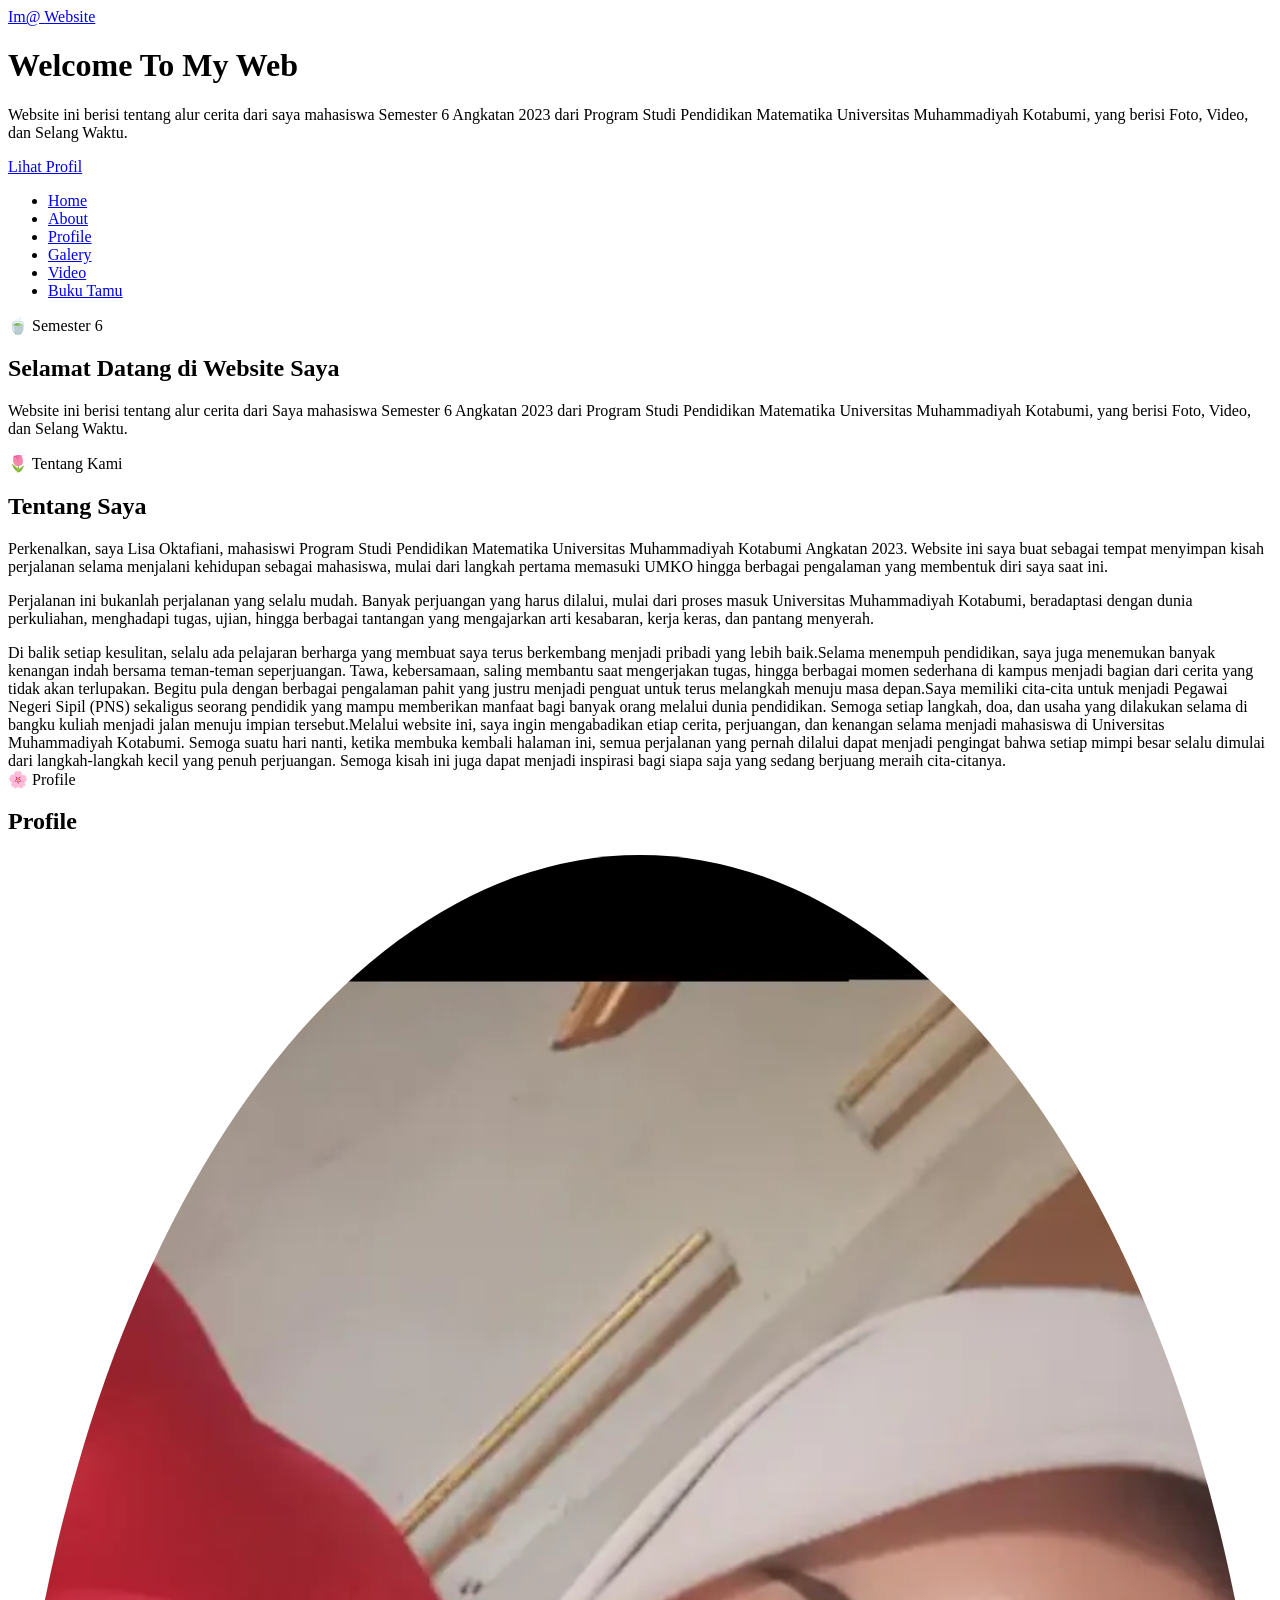
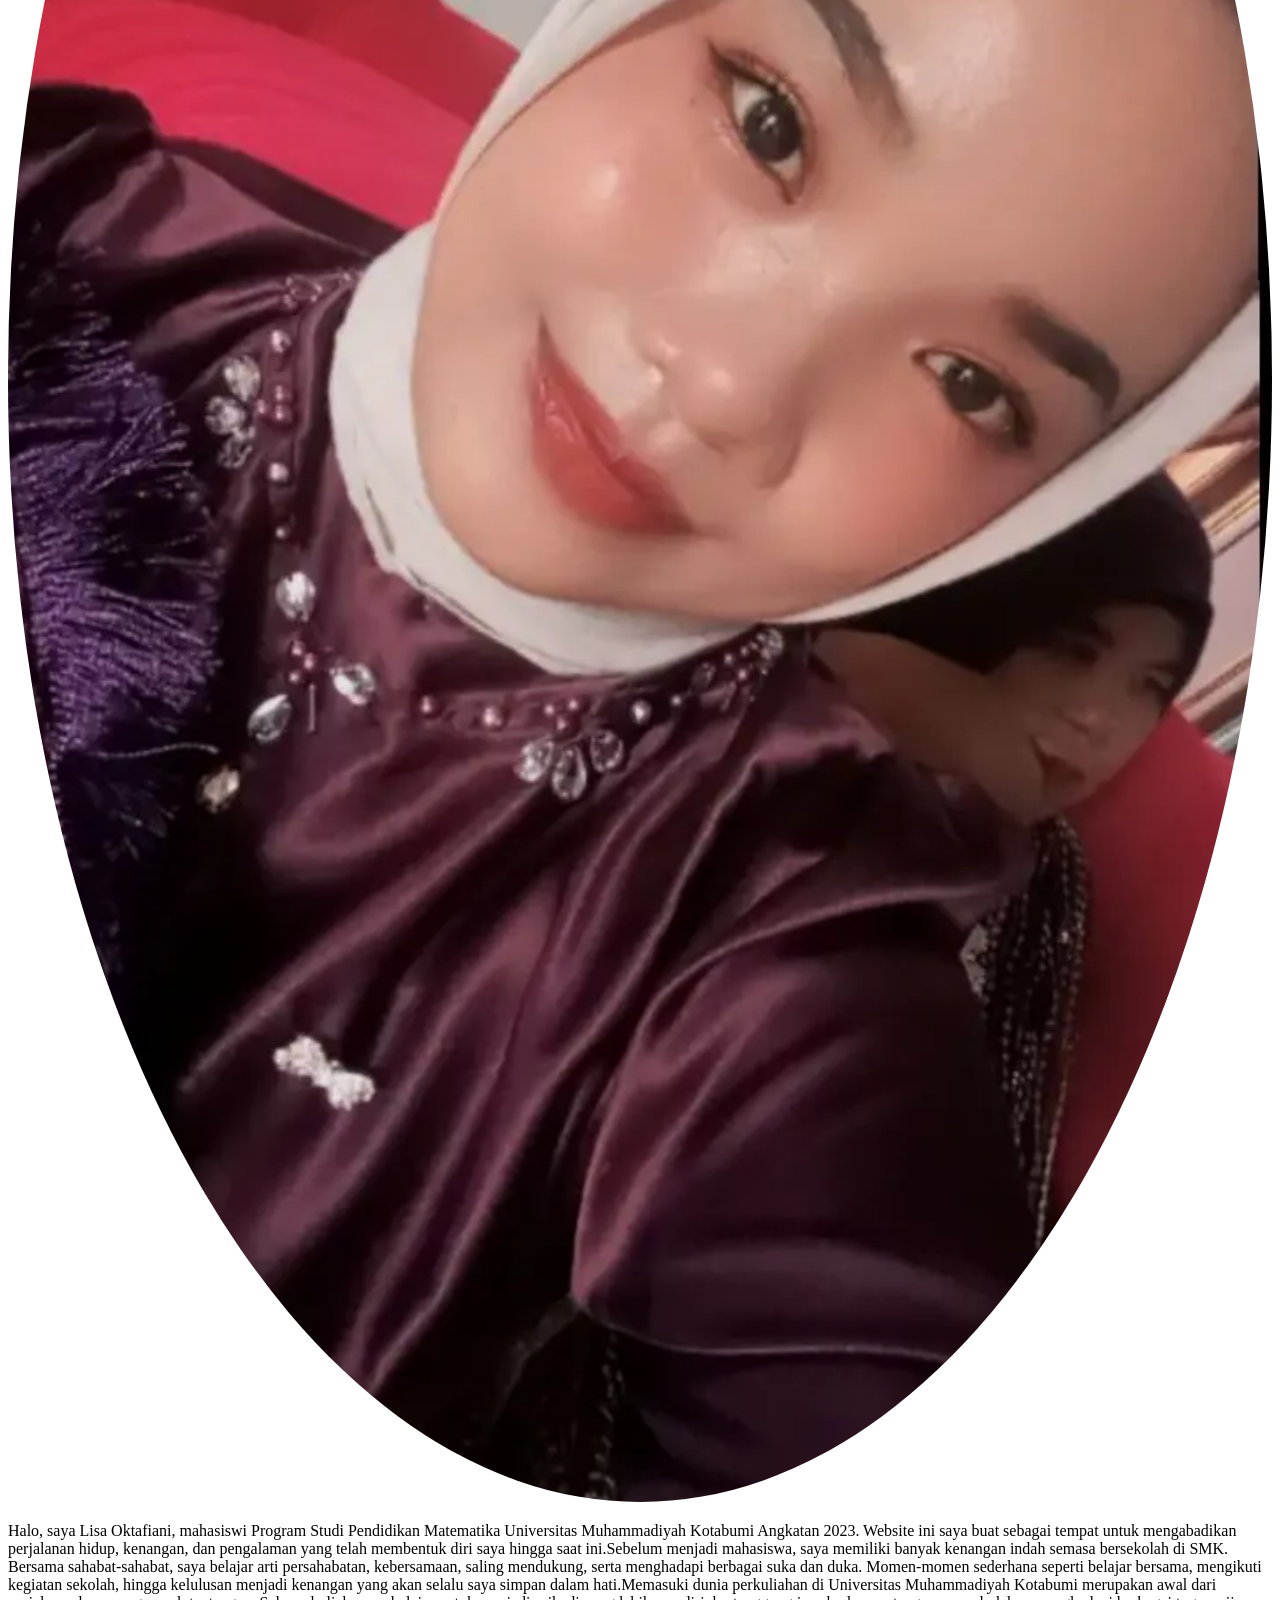
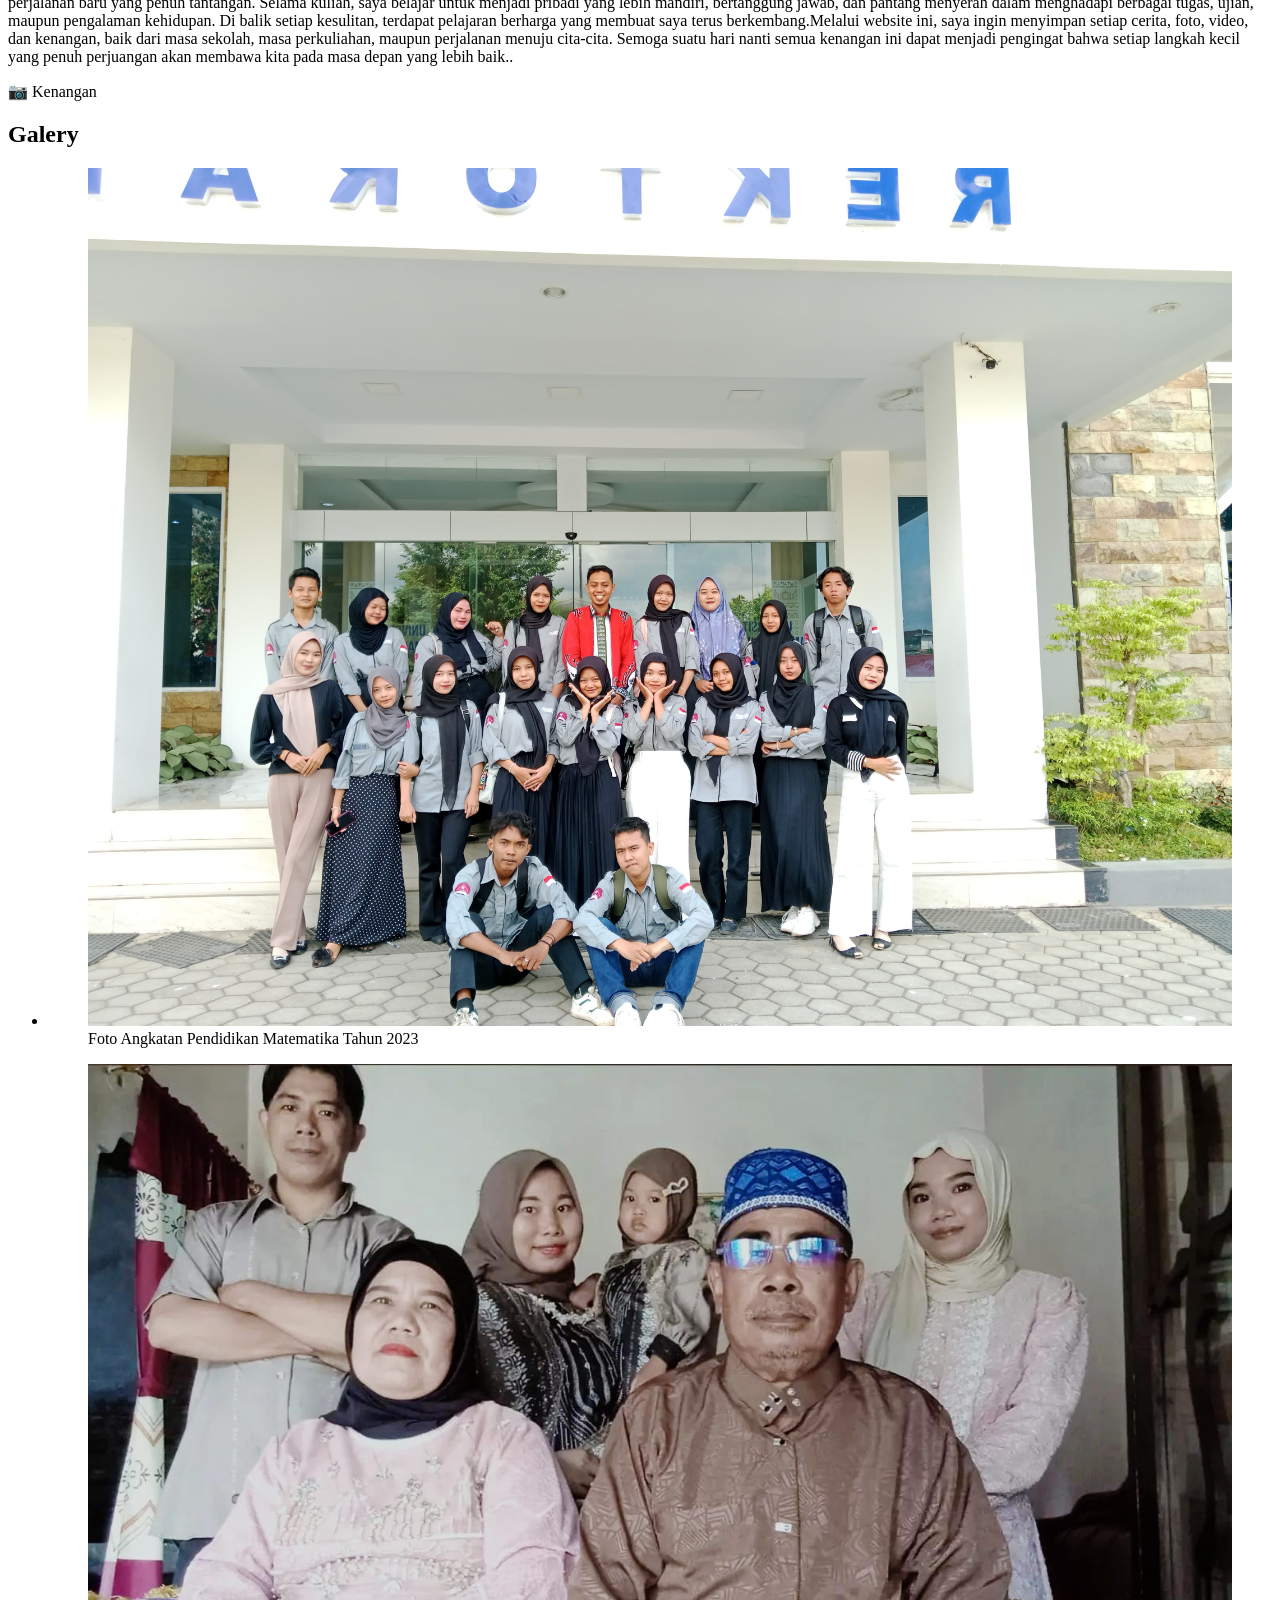
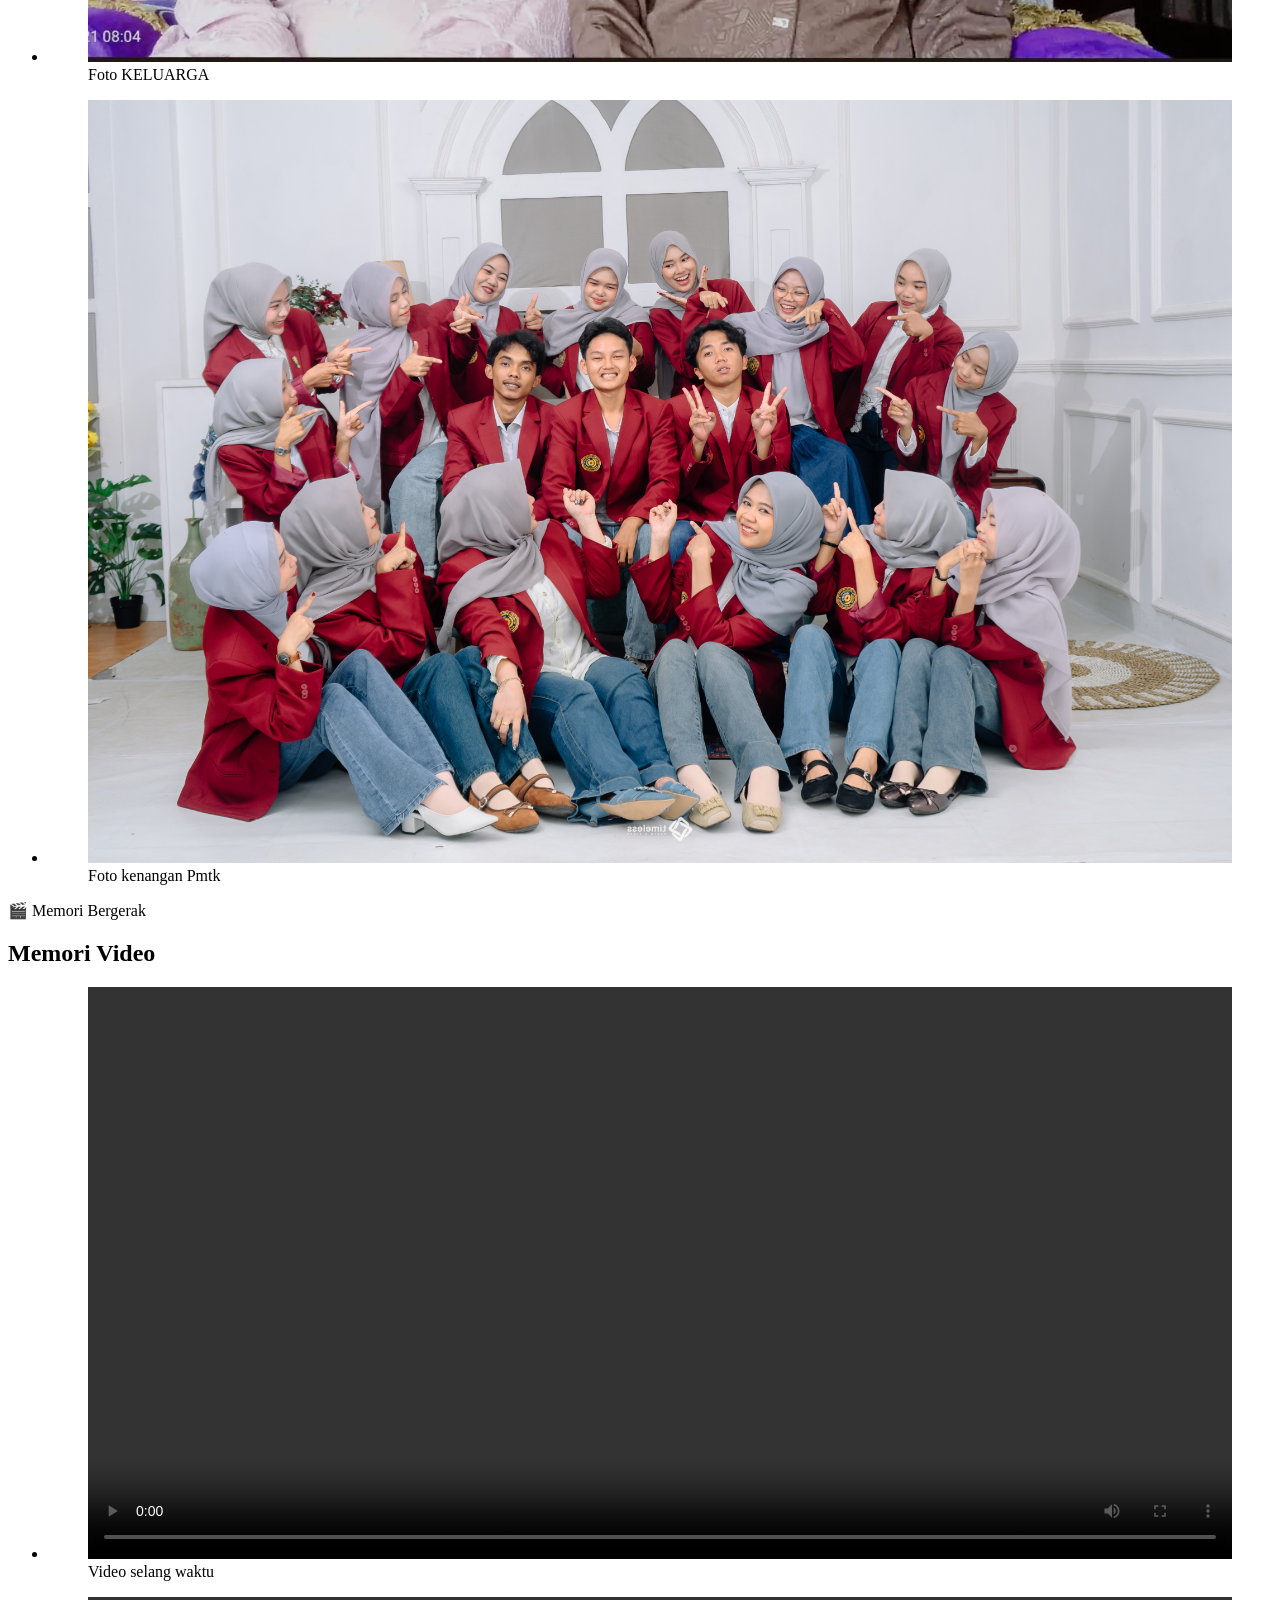
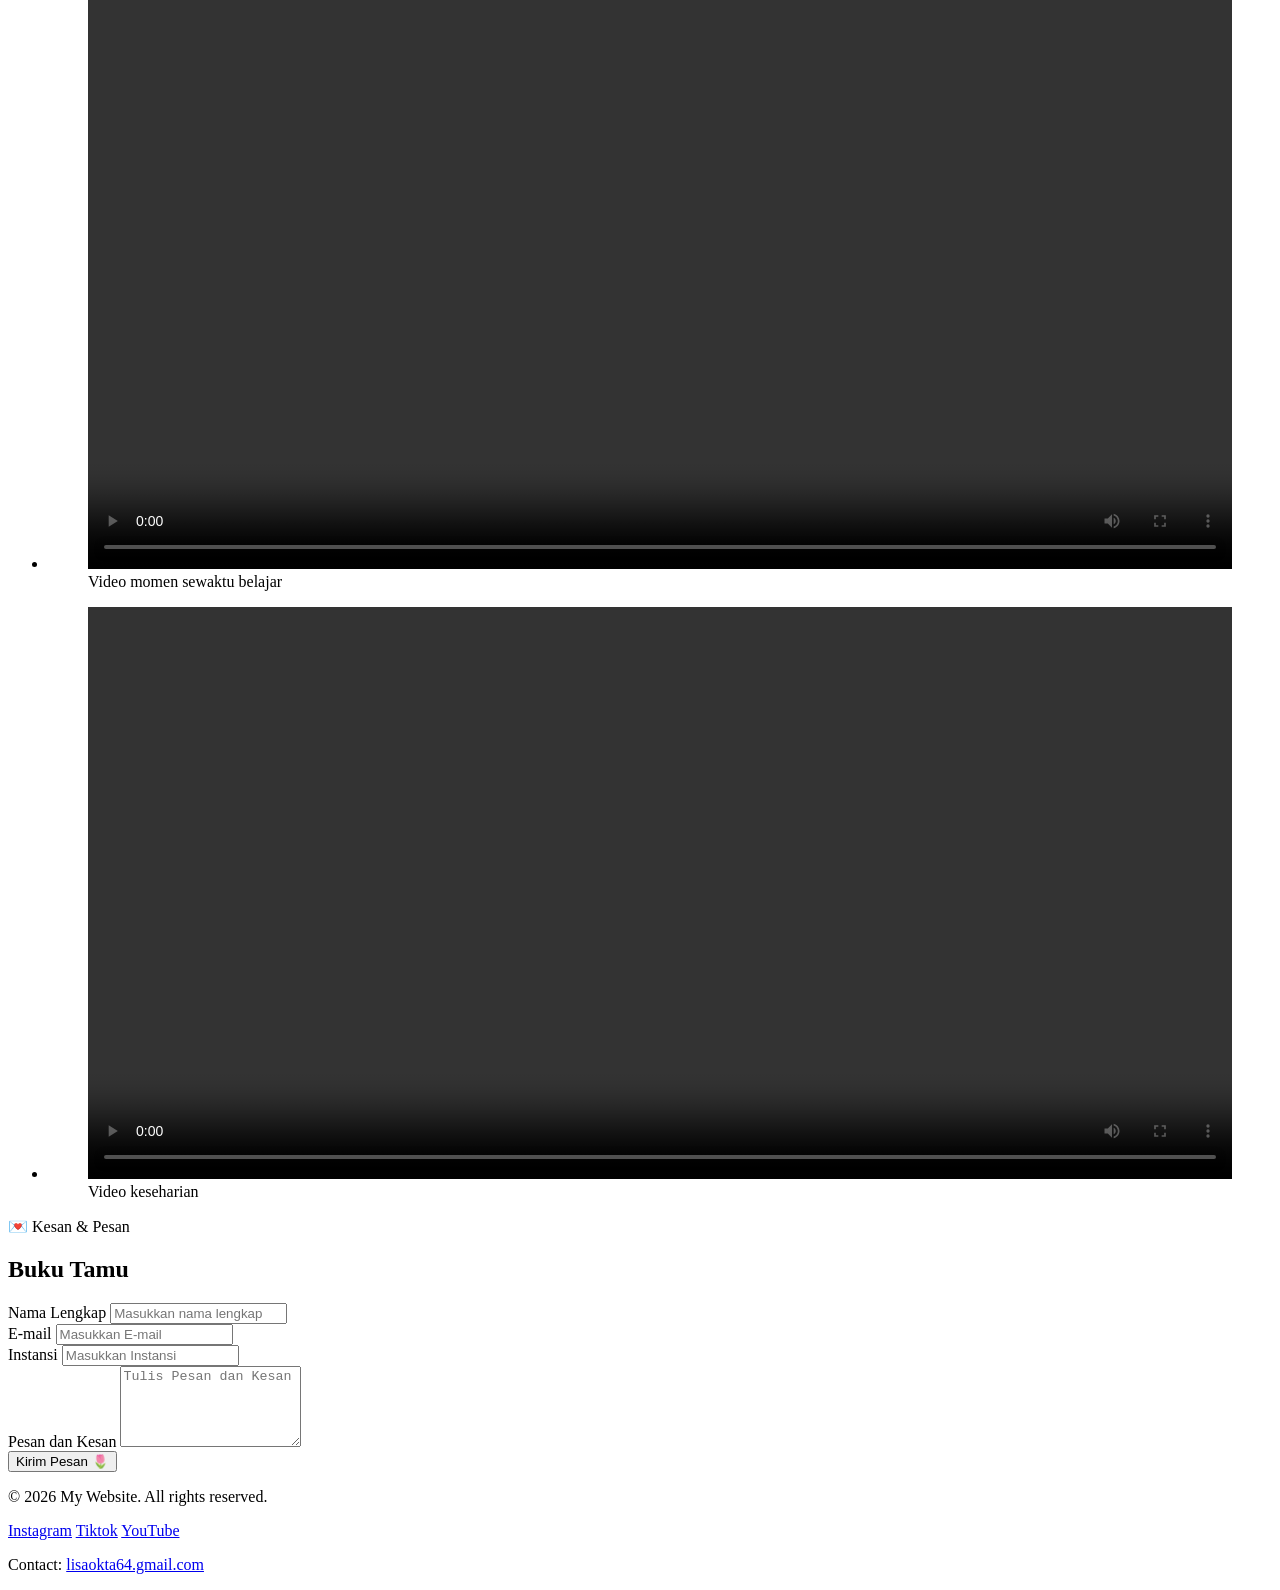
==== index.html @ be25a845 "Rename UAS.HTML to index.html" ====
<!DOCTYPE html>
<html lang="en">
<head>
    <meta charset="UTF-8">
    <meta name="viewport" content="width=device-width, initial-scale=1.0">
    <title>Proyek Saya</title>
    <link rel="stylesheet" href="style.css">
</head>
<body>

    <header>
        <div class="header-inner">
            <a class="brand hero-reveal" href="#home">Im@ <span>Website</span></a>
            <h1 class="hero-reveal" style="transition-delay:.1s">Welcome To My Web</h1>
            <p class="hero-sub hero-reveal" style="transition-delay:.2s">Website ini berisi tentang alur cerita dari saya mahasiswa Semester 6
                Angkatan 2023 dari Program Studi Pendidikan Matematika Universitas
                Muhammadiyah Kotabumi, yang berisi Foto, Video, dan Selang Waktu.</p>
            <a href="#profile" class="cta-btn hero-reveal" style="transition-delay:.3s">Lihat Profil</a>
            <nav class="hero-reveal" style="transition-delay:.4s">
                <ul>
                    <li><a href="#home">Home</a></li>
                    <li><a href="#about">About</a></li>
                    <li><a href="#profile">Profile</a></li>
                    <li><a href="#galery">Galery</a></li>
                    <li><a href="#video">Video</a></li>
                    <li><a href="#bukutamu">Buku Tamu</a></li>
                </ul>
            </nav>
        </div>
    </header>

    <main>

        <section id="home" class="float-card reveal">
            <span class="eyebrow">🍵 Semester 6</span>
            <h2>Selamat Datang di Website Saya</h2>
            <p>Website ini berisi tentang alur cerita dari Saya mahasiswa Semester 6
                Angkatan 2023 dari Program Studi Pendidikan Matematika Universitas
                Muhammadiyah Kotabumi, yang berisi Foto, Video, dan Selang Waktu.</p>
        </section>

        <section id="about" class="float-card reveal">
            <span class="eyebrow">🌷 Tentang Kami</span>
            <h2>Tentang Saya</h2>
            <p>Perkenalkan, saya Lisa Oktafiani, mahasiswi Program Studi Pendidikan Matematika Universitas 
                Muhammadiyah Kotabumi Angkatan 2023. Website ini saya buat sebagai tempat menyimpan kisah 
                perjalanan selama menjalani kehidupan sebagai mahasiswa, 
                mulai dari langkah pertama memasuki UMKO hingga berbagai pengalaman yang membentuk diri 
                saya saat ini.</p>
            <p>Perjalanan ini bukanlah perjalanan yang selalu mudah. Banyak perjuangan yang harus dilalui, 
                mulai dari proses masuk Universitas Muhammadiyah Kotabumi,
                beradaptasi dengan dunia perkuliahan, menghadapi tugas, ujian, hingga berbagai tantangan yang 
                mengajarkan arti kesabaran, kerja keras, dan pantang menyerah.</p>
                Di balik setiap kesulitan, selalu ada pelajaran berharga yang membuat saya terus berkembang
                menjadi pribadi yang lebih baik.Selama menempuh pendidikan, saya juga menemukan banyak 
                kenangan indah bersama teman-teman seperjuangan. Tawa, kebersamaan, saling membantu saat 
                mengerjakan tugas, hingga berbagai momen sederhana di kampus menjadi bagian dari cerita yang
                tidak akan terlupakan. Begitu pula dengan berbagai pengalaman pahit yang justru menjadi 
                penguat untuk terus melangkah menuju masa depan.Saya memiliki cita-cita untuk menjadi Pegawai
                Negeri Sipil (PNS) sekaligus seorang pendidik yang mampu memberikan manfaat bagi banyak orang 
                melalui dunia pendidikan. Semoga setiap langkah, doa, dan usaha yang dilakukan selama di 
                bangku kuliah menjadi jalan menuju impian tersebut.Melalui website ini, saya ingin mengabadikan
                etiap cerita, perjuangan, dan kenangan selama menjadi mahasiswa di Universitas Muhammadiyah 
                Kotabumi. Semoga suatu hari nanti, ketika membuka kembali halaman ini, semua perjalanan yang 
                pernah dilalui dapat menjadi pengingat bahwa setiap mimpi besar selalu dimulai dari 
                langkah-langkah kecil yang penuh perjuangan. Semoga kisah ini juga dapat menjadi inspirasi bagi
                siapa saja yang sedang berjuang meraih cita-citanya.
        </section>

        <section id="profile" class="float-card profile-card reveal">
            <span class="eyebrow">🌸 Profile</span>
            <h2>Profile</h2>

            <div class="profile-photo">
                <img src="Assets/foto.jpeg" alt="Foto Profil Lisa Oktafiani" style="width:100%; height:100%; object-fit:cover; border-radius:50%;">
            </div>

            <p>Halo, saya Lisa Oktafiani, mahasiswi Program Studi Pendidikan Matematika Universitas Muhammadiyah 
                Kotabumi Angkatan 2023. Website ini saya buat sebagai tempat untuk mengabadikan perjalanan hidup,
                kenangan, dan pengalaman yang telah membentuk diri saya hingga saat ini.Sebelum menjadi mahasiswa, 
                saya memiliki banyak kenangan indah semasa bersekolah di SMK. Bersama sahabat-sahabat, saya belajar 
                arti persahabatan, kebersamaan, saling mendukung, serta menghadapi berbagai suka dan duka. Momen-momen 
                sederhana seperti belajar bersama, mengikuti kegiatan sekolah, hingga kelulusan menjadi kenangan yang akan 
                selalu saya simpan dalam hati.Memasuki dunia perkuliahan di Universitas Muhammadiyah Kotabumi merupakan awal 
                dari perjalanan baru yang penuh tantangan. Selama kuliah, saya belajar untuk menjadi pribadi yang lebih mandiri, 
                bertanggung jawab, dan pantang menyerah dalam menghadapi berbagai tugas, ujian, maupun pengalaman kehidupan. 
                Di balik setiap kesulitan, terdapat pelajaran berharga yang membuat saya terus berkembang.Melalui website ini, 
                saya ingin menyimpan setiap cerita, foto, video, dan kenangan, baik dari masa sekolah, masa perkuliahan, maupun perjalanan 
                menuju cita-cita. Semoga suatu hari nanti semua kenangan ini dapat menjadi pengingat bahwa setiap langkah kecil yang penuh perjuangan 
                akan membawa kita pada masa depan yang lebih baik..</p>
        </section>

        <section id="galery" class="float-card reveal">
            <span class="eyebrow">📷 Kenangan</span>
            <h2>Galery</h2>
            <ul>
                <li>
                    <figure class="media-card photo-card grad-1">
                        <div class="media-frame">
                            <img src="Assets/foto (2).jpeg" alt="Foto Angkatan Pendidikan Matematika 2023" style="width:100%; height:100%; object-fit:cover;">
                        </div>
                        <figcaption>Foto Angkatan Pendidikan Matematika Tahun 2023</figcaption>
                    </figure>
                </li>
                <li>
                    <figure class="media-card photo-card grad-2">
                        <div class="media-frame">
                            <img src="Assets/foto (3).jpeg" alt="Foto Angkatan Pendidikan Matematika 2023" style="width:100%; height:100%; object-fit:cover;">
                        </div>
                        <figcaption>Foto KELUARGA</figcaption>
                    </figure>
                </li>
                <li>
                    <figure class="media-card photo-card grad-3">
                        <div class="media-frame">
                            <img src="Assets/foto (4).jpeg" alt="Foto Angkatan Pendidikan Matematika 2023" style="width:100%; height:100%; object-fit:cover;">
                        </div>
                        <figcaption>Foto kenangan Pmtk </figcaption>
                    </figure>
                </li>
            </ul>
        </section>

        <section id="video" class="float-card reveal">
            <span class="eyebrow">🎬 Memori Bergerak</span>
            <h2>Memori Video</h2>
            <ul>
                <li>
                    <figure class="media-card video-card grad-2">
                        <div class="media-frame">
                            <video src="Assets/vidio.mp4" controls style="width:100%; height:100%; object-fit:cover;"></video>
                        </div>
                        <figcaption>Video selang waktu</figcaption>
                    </figure>
                </li>
                <li>
                    <figure class="media-card video-card grad-3">
                        <div class="media-frame">
                            <video src="Assets/vidio kenangan.mp4" controls style="width:100%; height:100%; object-fit:cover;"></video>
                        </div>
                        <figcaption>Video momen sewaktu belajar </figcaption>
                    </figure>
                </li>
                <li>
                    <figure class="media-card video-card grad-4">
                        <div class="media-frame">
                            <video src="Assets/vidio (2).mp4" controls style="width:100%; height:100%; object-fit:cover;"></video>
                        </div>
                        <figcaption>Video keseharian</figcaption>
                    </figure>
            </ul>
        </section>

        <section id="bukutamu" class="float-card reveal">
            <span class="eyebrow">💌 Kesan &amp; Pesan</span>
            <h2>Buku Tamu</h2>

            <div class="guestbook">
                <form action="#" method="post">
                    <div class="form-group">
                        <label>Nama Lengkap</label>
                        <input type="text" placeholder="Masukkan nama lengkap" required />
                    </div>
                    <div class="form-group">
                        <label>E-mail</label>
                        <input type="email" placeholder="Masukkan E-mail" required />
                    </div>
                    <div class="form-group">
                        <label>Instansi</label>
                        <input type="text" placeholder="Masukkan Instansi" required />
                    </div>
                    <div class="form-group">
                        <label>Pesan dan Kesan</label>
                        <textarea rows="5" placeholder="Tulis Pesan dan Kesan"></textarea>
                    </div>
                    <button type="submit">Kirim Pesan 🌷</button>
                </form>
            </div>
        </section>

    </main>

    <footer>
        <p>&copy; 2026 My Website. All rights reserved.</p>
        <p>
            <a href="https://www.instagram.com/ahmdzkyaufa?igsh=MWFkMnp5YXh1ZXlocw==" target="_blank">Instagram</a>
            <a href="https://www.tiktok.com/@jak1kk__?_r=1&_t=ZS-97dPnGPvgn7" target="_blank">Tiktok</a>
            <a href="https://youtube.com/@lisaokta64.Gmail.com?si=tzr8UaOGF0ydXVN3" target="_blank">YouTube</a>
        </p>
        <p>Contact: <a href="mailto:lisaokta64.gmail.com">lisaokta64.gmail.com</a></p>
    </footer>

    <script>
        // Hero section: replay its entrance animation every time it scrolls back into view
        const heroEls = document.querySelectorAll('.hero-reveal');
        const heroObserver = new IntersectionObserver((entries) => {
            entries.forEach((entry) => {
                if (entry.isIntersecting) {
                    entry.target.classList.add('in-view');
                } else {
                    entry.target.classList.remove('in-view');
                }
            });
        }, { threshold: 0.2 });

        heroEls.forEach((el) => heroObserver.observe(el));

        // Scroll-reveal animation for floating cards
        const revealEls = document.querySelectorAll('.reveal');
        const revealObserver = new IntersectionObserver((entries) => {
            entries.forEach((entry) => {
                if (entry.isIntersecting) {
                    entry.target.classList.add('is-visible');
                    revealObserver.unobserve(entry.target);
                }
            });
        }, { threshold: 0.15, rootMargin: '0px 0px -60px 0px' });

        revealEls.forEach((el) => revealObserver.observe(el));

        // Highlight active nav pill while scrolling
        const sections = document.querySelectorAll('main section[id]');
        const navLinks = document.querySelectorAll('nav ul li a');

        const navObserver = new IntersectionObserver((entries) => {
            entries.forEach((entry) => {
                const id = entry.target.getAttribute('id');
                const link = document.querySelector(`nav ul li a[href="#${id}"]`);
                if (!link) return;
                if (entry.isIntersecting) {
                    navLinks.forEach((l) => l.classList.remove('active'));
                    link.classList.add('active');
                }
            });
        }, { threshold: 0.4 });

        sections.forEach((sec) => navObserver.observe(sec));
    </script>

</body>
</html>
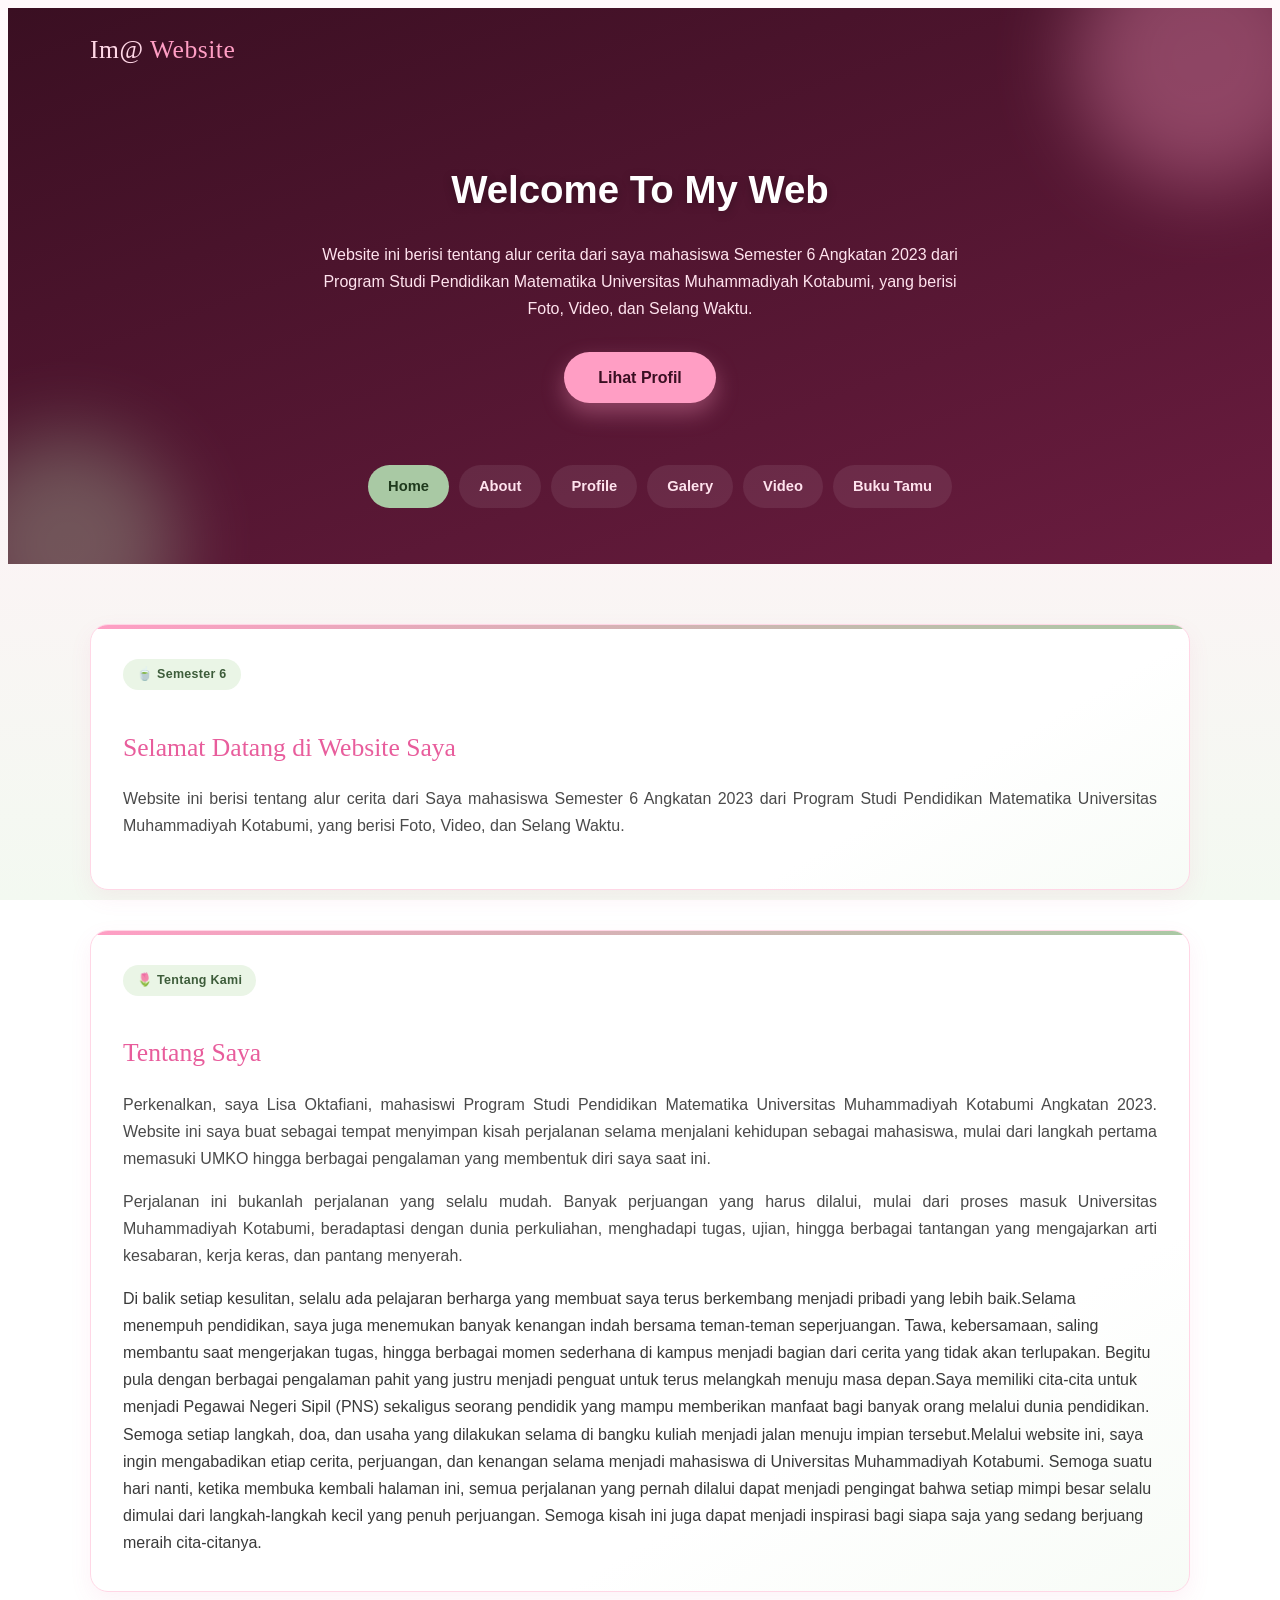
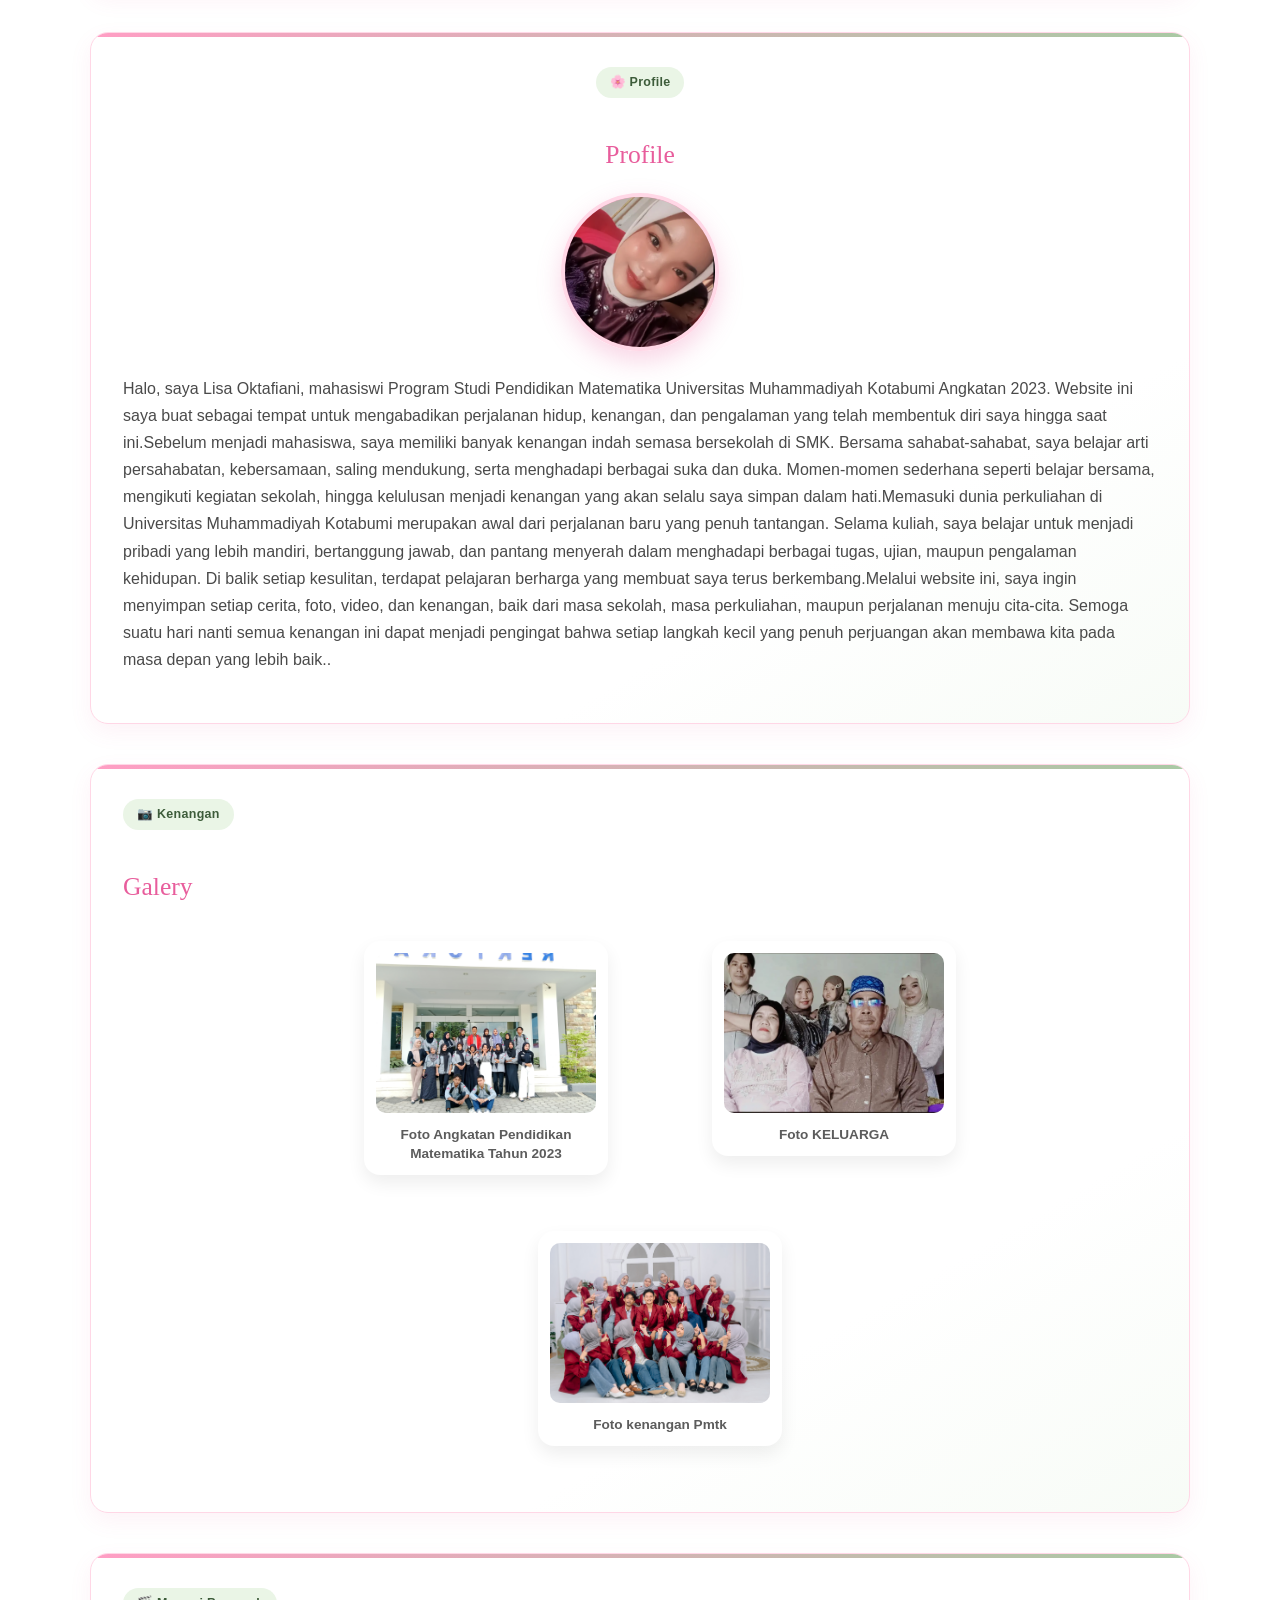
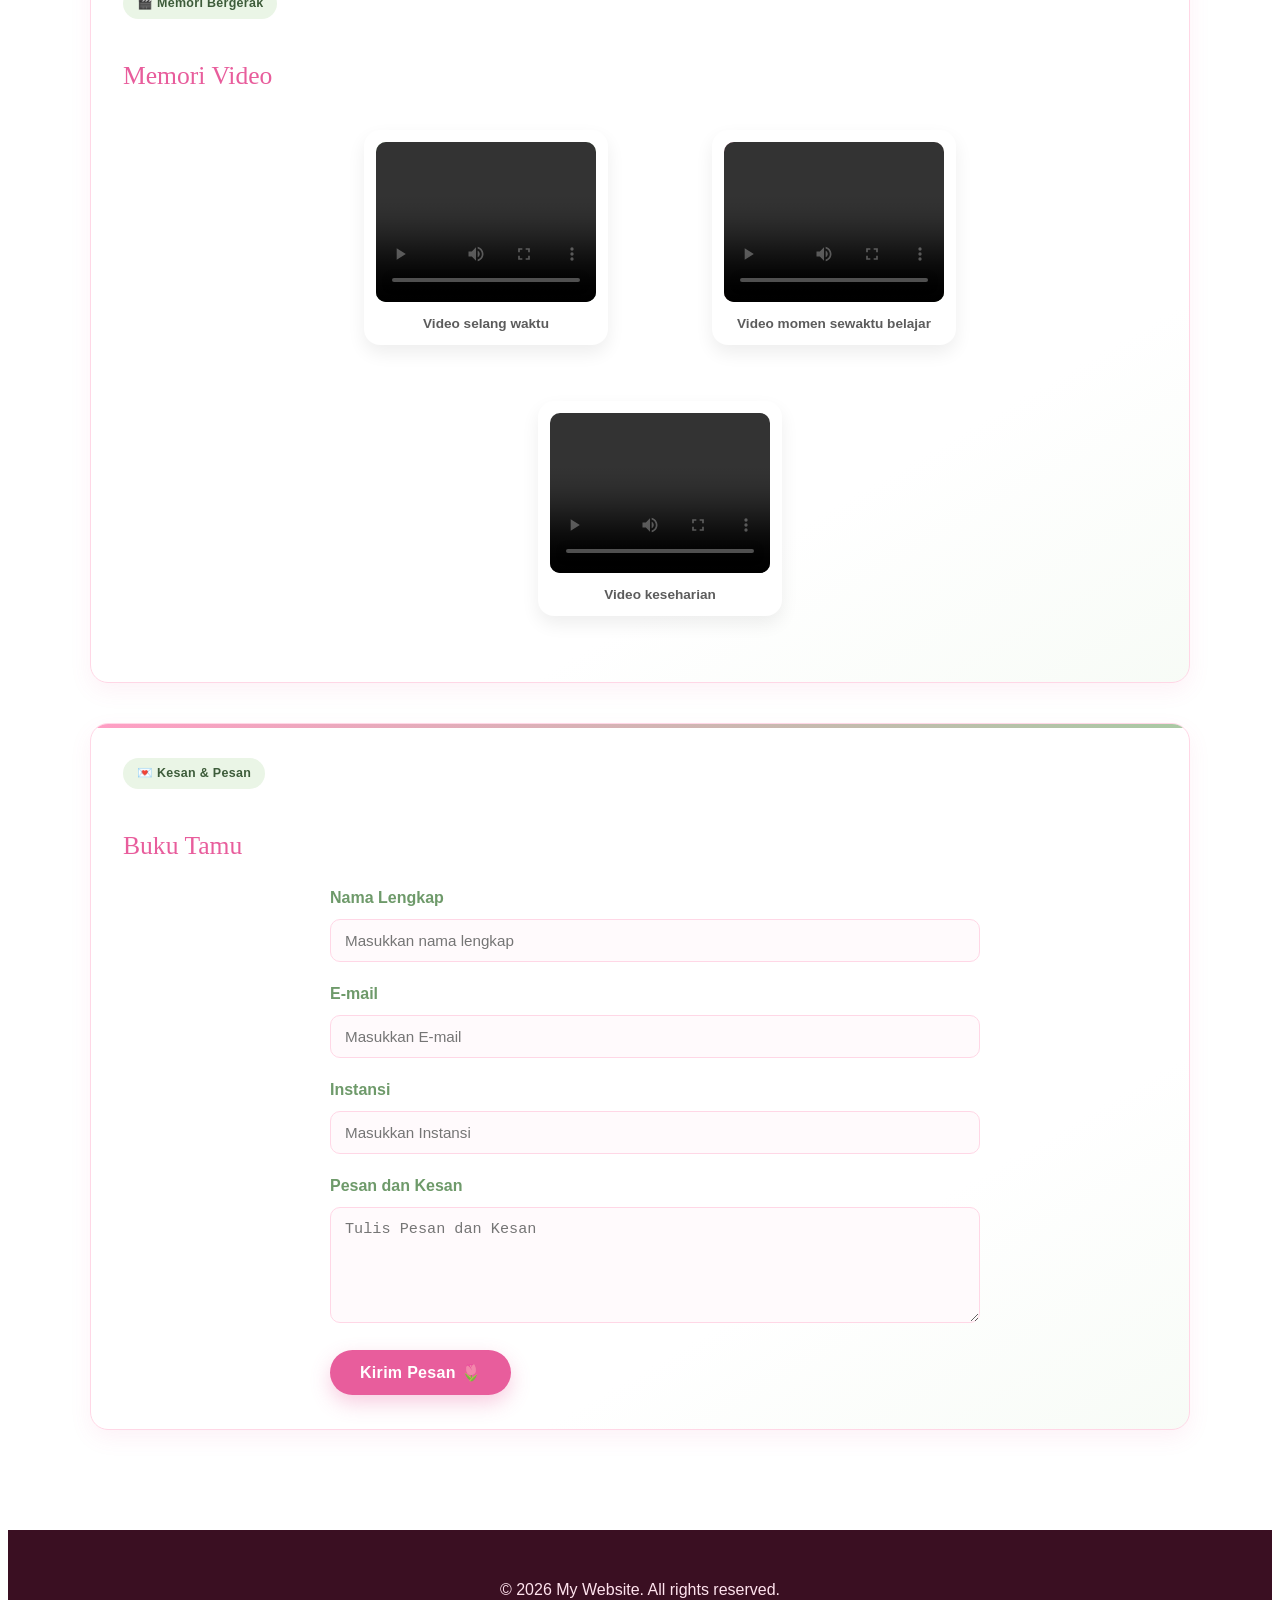
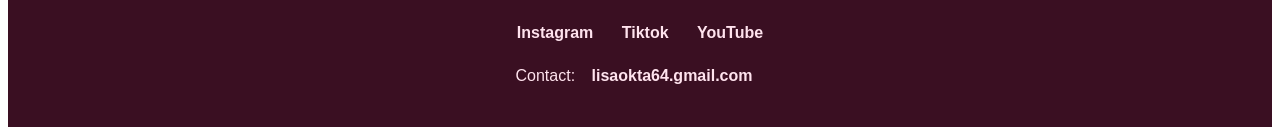
==== commit 5a60c92e: "Update index.html" ====
--- a/style.css
+++ b/style.css
@@ -0,0 +1,525 @@
+ =========================================================
+   THEME: Pink Blossom x Matcha — "Dark Hero" layout variant
+   Palette (unchanged — still pink, only the SHAPE now follows
+   the clean/dark hero layout style):
+   #FFF9FB - background (near white, pink tint)
+   #FFD7E6 - soft pink
+   #FF9EC4 - pink accent
+   #E85D9C - deep pink (CTA / headings)
+   #A9C9A4 - matcha soft
+   #6E9A6A - matcha deep (text accent)
+   #3A3A3A - ink text
+   #3A0F22 - deep pink-ink, used only for the dark hero panel
+   ========================================================= 
+
+* {
+    margin: 0;
+    padding: 0;
+    box-sizing: border-box;
+}
+
+html {
+    scroll-behavior: smooth;
+}
+
+body {
+    font-family: 'Segoe UI', Helvetica, Arial, sans-serif;
+    background: linear-gradient(180deg, #fff9fb 0%, #fff2f7 40%, #f3f9f1 100%);
+    background-attachment: fixed;
+    color: #3a3a3a;
+    line-height: 1.7;
+    min-height: 100vh;
+    overflow-x: hidden;
+}
+
+/* ---------------- Header / Dark hero (still pink family) ---------------- */
+header {
+    background: linear-gradient(160deg, #3a0f22 0%, #6a1c3f 45%, #8c2456 75%, #4f7d4a 130%);
+    background-size: 220% 220%;
+    animation: gradientDrift 16s ease-in-out infinite;
+    color: #fff;
+    padding: 0 20px 40px;
+    position: relative;
+    z-index: 50;
+    overflow: hidden;
+}
+
+/* soft floating blossom glows drifting behind the hero content */
+header::before,
+header::after {
+    content: "";
+    position: absolute;
+    border-radius: 50%;
+    filter: blur(40px);
+    opacity: .35;
+    pointer-events: none;
+    z-index: 0;
+}
+
+header::before {
+    width: 260px;
+    height: 260px;
+    background: #ff9ec4;
+    top: -80px;
+    right: -60px;
+    animation: floatBlob 9s ease-in-out infinite;
+}
+
+header::after {
+    width: 220px;
+    height: 220px;
+    background: #a9c9a4;
+    bottom: -90px;
+    left: -50px;
+    animation: floatBlob 11s ease-in-out infinite reverse;
+}
+
+.header-inner {
+    max-width: 1100px;
+    margin: 0 auto;
+    text-align: center;
+    position: relative;
+    z-index: 1;
+}
+
+/* cursive brand mark, top-left like "Im@ Website" */
+/* hero elements start hidden/offset, and replay every time the header
+   scrolls back into view (see heroObserver in the script at the bottom) */
+.hero-reveal {
+    opacity: 0;
+    transform: translateY(22px);
+    transition: opacity .7s ease, transform .7s ease;
+}
+
+.hero-reveal.in-view {
+    opacity: 1;
+    transform: translateY(0);
+}
+
+.brand {
+    display: block;
+    text-align: left;
+    padding: 20px 0 60px;
+    font-family: 'Brush Script MT', 'Segoe Script', cursive;
+    font-size: 1.6rem;
+    color: #ffd7e6;
+    text-decoration: none;
+    letter-spacing: .5px;
+}
+
+.brand span {
+    color: #ff9ec4;
+}
+
+header h1 {
+    font-size: 2.4rem;
+    font-weight: 700;
+    margin-bottom: 18px;
+    text-shadow: 0 2px 10px rgba(0,0,0,0.25);
+}
+
+.hero-sub {
+    max-width: 640px;
+    margin: 0 auto 30px;
+    color: #ffe3ee;
+    font-size: 1rem;
+}
+
+.cta-btn {
+    display: inline-block;
+    background: #ff9ec4;
+    color: #3a0f22;
+    text-decoration: none;
+    font-weight: 700;
+    padding: 12px 34px;
+    border-radius: 30px;
+    margin-bottom: 46px;
+    box-shadow: 0 10px 22px rgba(255, 158, 196, 0.35);
+    transition: transform .25s ease, box-shadow .25s ease, background .25s ease;
+    animation: pulseGlow 3.2s ease-in-out infinite;
+}
+
+.cta-btn:hover {
+    transform: translateY(-3px) scale(1.03);
+    background: #ffd7e6;
+    box-shadow: 0 14px 28px rgba(255, 158, 196, 0.45);
+    animation-play-state: paused;
+}
+
+/* pill nav row, sitting quietly at the bottom of the hero */
+nav ul {
+    list-style: none;
+    display: flex;
+    justify-content: center;
+    gap: 10px;
+    flex-wrap: wrap;
+}
+
+nav ul li a {
+    text-decoration: none;
+    color: #ffe3ee;
+    font-weight: 600;
+    font-size: .92rem;
+    padding: 9px 20px;
+    border-radius: 22px;
+    background: rgba(255,255,255,0.08);
+    transition: background .25s ease, color .25s ease, transform .25s ease;
+    display: inline-block;
+}
+
+nav ul li a:hover {
+    background: #ffffff;
+    color: #8c2456;
+    transform: translateY(-2px);
+}
+
+nav ul li a.active {
+    background: #a9c9a4;
+    color: #1f3a1d;
+}
+
+/* ---------------- Main / flat sections ---------------- */
+main {
+    width: 92%;
+    max-width: 1100px;
+    margin: 0 auto;
+    padding: 60px 0;
+}
+
+.float-card {
+    background: linear-gradient(150deg, #ffffff 0%, #ffffff 40%, #eef7ec 75%, #dcefd6 100%);
+    margin-bottom: 40px;
+    padding: 34px 32px;
+    border-radius: 18px;
+    border: 1px solid #ffd7e6;
+    box-shadow: 0 8px 22px rgba(232, 93, 156, 0.08);
+    position: relative;
+    overflow: hidden;
+    animation: gentleBob 7s ease-in-out infinite;
+    transition: box-shadow .35s ease, transform .35s ease, background-position .6s ease;
+    background-size: 180% 180%;
+    background-position: 0% 0%;
+}
+
+.float-card:hover {
+    background-position: 100% 100%;
+}
+
+.float-card::before {
+    content: "";
+    position: absolute;
+    top: 0;
+    left: 0;
+    width: 100%;
+    height: 4px;
+    background: linear-gradient(90deg, #ff9ec4, #a9c9a4, #ff9ec4);
+    background-size: 200% 100%;
+    animation: shimmerBar 5s linear infinite;
+}
+
+.float-card:hover {
+    box-shadow: 0 16px 34px rgba(232, 93, 156, 0.18);
+    transform: translateY(-6px);
+    animation-play-state: paused;
+}
+
+/* scroll reveal: starts hidden/low, rises into place */
+.reveal {
+    opacity: 0;
+    transform: translateY(36px);
+    transition: opacity .7s ease, transform .7s ease;
+}
+
+.reveal.is-visible {
+    opacity: 1;
+    transform: translateY(0);
+}
+
+.eyebrow {
+    display: inline-block;
+    background: #eaf5e6;
+    color: #3d5c3a;
+    font-size: .78rem;
+    font-weight: 700;
+    padding: 5px 14px;
+    border-radius: 20px;
+    margin-bottom: 14px;
+    letter-spacing: .3px;
+    transition: transform .3s ease;
+}
+
+.float-card:hover .eyebrow {
+    transform: translateY(-2px);
+}
+
+.float-card h2 {
+    color: #e85d9c;
+    margin-bottom: 16px;
+    font-size: 1.6rem;
+    font-family: 'Brush Script MT', 'Segoe Script', cursive;
+    font-weight: 400;
+}
+
+.float-card p {
+    text-align: justify;
+    margin-bottom: 15px;
+    color: #4a4a4a;
+}
+
+/* circular profile photo, centered, like the dark-hero profile page */
+.profile-card {
+    text-align: center;
+}
+
+.profile-photo {
+    width: 150px;
+    height: 150px;
+    margin: 6px auto 24px;
+    border-radius: 50%;
+    background: linear-gradient(135deg, #ff9ec4, #a9c9a4);
+    background-size: 200% 200%;
+    display: flex;
+    align-items: center;
+    justify-content: center;
+    font-size: 2.6rem;
+    color: #fff;
+    border: 4px solid #ffd7e6;
+    box-shadow: 0 10px 24px rgba(232, 93, 156, 0.25);
+    animation: floatY 4.5s ease-in-out infinite, gradientDrift 6s ease-in-out infinite;
+}
+
+.profile-card p {
+    text-align: left;
+}
+
+/* ---------------- Galery / Video grids ---------------- */
+#galery ul, #video ul {
+    display: flex;
+    justify-content: center;
+    flex-wrap: wrap;
+    gap: 24px;
+    list-style: none;
+    margin-top: 10px;
+}
+
+.media-card {
+    background: #ffffff;
+    padding: 12px;
+    border-radius: 16px;
+    text-align: center;
+    box-shadow: 0 8px 18px rgba(0,0,0,0.07);
+    transition: transform .3s ease, box-shadow .3s ease;
+    cursor: pointer;
+    width: 220px;
+    animation: floatY 5s ease-in-out infinite;
+}
+
+.media-card:nth-child(2) { animation-delay: .6s; }
+.media-card:nth-child(3) { animation-delay: 1.2s; }
+
+.media-card:hover {
+    transform: translateY(-10px) scale(1.02);
+    box-shadow: 0 16px 30px rgba(232, 93, 156, 0.22);
+    animation-play-state: paused;
+}
+
+.media-frame {
+    width: 100%;
+    height: 160px;
+    border-radius: 10px;
+    display: flex;
+    flex-direction: column;
+    align-items: center;
+    justify-content: center;
+    color: #fff;
+    position: relative;
+    overflow: hidden;
+}
+
+.media-icon {
+    font-size: 2.4rem;
+    margin-bottom: 6px;
+    filter: drop-shadow(0 2px 4px rgba(0,0,0,0.2));
+    transition: transform .3s ease;
+}
+
+.media-card:hover .media-icon {
+    transform: scale(1.15) rotate(-4deg);
+}
+
+.media-tag {
+    font-size: .72rem;
+    font-weight: 700;
+    background: rgba(255,255,255,0.3);
+    padding: 3px 10px;
+    border-radius: 12px;
+    letter-spacing: .5px;
+    text-transform: uppercase;
+}
+
+.grad-1 .media-frame { background: linear-gradient(135deg, #ff9ec4, #ffd7e6); }
+.grad-2 .media-frame { background: linear-gradient(135deg, #a9c9a4, #d7ecd2); }
+.grad-3 .media-frame { background: linear-gradient(135deg, #ffb3d1, #a9c9a4); }
+
+.media-card figcaption {
+    margin-top: 12px;
+    font-size: .85rem;
+    font-weight: 600;
+    color: #5c5c5c;
+    line-height: 1.4;
+}
+
+/* ---------------- Guestbook ---------------- */
+.guestbook {
+    max-width: 620px;
+    margin: 10px auto 0;
+}
+
+.form-group {
+    margin-bottom: 18px;
+}
+
+.form-group label {
+    display: block;
+    font-weight: 700;
+    margin-bottom: 8px;
+    color: #6e9a6a;
+}
+
+.form-group input,
+.form-group textarea {
+    width: 100%;
+    padding: 12px 14px;
+    border: 1.5px solid #ffd7e6;
+    border-radius: 10px;
+    font-size: .95rem;
+    background: #fffafc;
+    transition: border-color .3s ease, box-shadow .3s ease;
+}
+
+.form-group input:focus,
+.form-group textarea:focus {
+    outline: none;
+    border-color: #ff9ec4;
+    box-shadow: 0 0 0 4px rgba(255, 158, 196, 0.18);
+}
+
+button {
+    background: #e85d9c;
+    color: #fff;
+    border: none;
+    padding: 13px 30px;
+    border-radius: 30px;
+    cursor: pointer;
+    font-size: 1rem;
+    font-weight: 700;
+    letter-spacing: .3px;
+    box-shadow: 0 8px 20px rgba(232, 93, 156, 0.3);
+    transition: transform .25s ease, box-shadow .25s ease, background .25s ease;
+}
+
+button:hover {
+    transform: translateY(-3px);
+    background: #6e9a6a;
+    box-shadow: 0 12px 26px rgba(110, 154, 106, 0.35);
+}
+
+/* ---------------- Footer ---------------- */
+footer {
+    background: #3a0f22;
+    color: #ffe3ee;
+    text-align: center;
+    padding: 30px 20px;
+}
+
+footer a {
+    color: #ffe3ee;
+    text-decoration: none;
+    margin: 0 12px;
+    font-weight: 600;
+    padding-bottom: 2px;
+    border-bottom: 2px solid transparent;
+    transition: border-color .3s ease, opacity .3s ease;
+}
+
+footer a:hover {
+    border-color: #ff9ec4;
+    opacity: .9;
+}
+
+footer p {
+    margin-bottom: 8px;
+}
+
+/* ---------------- Keyframes ---------------- */
+@keyframes gradientDrift {
+    0%   { background-position: 0% 50%; }
+    50%  { background-position: 100% 50%; }
+    100% { background-position: 0% 50%; }
+}
+
+@keyframes floatBlob {
+    0%, 100% { transform: translate(0, 0) scale(1); }
+    50%      { transform: translate(-14px, 18px) scale(1.08); }
+}
+
+@keyframes pulseGlow {
+    0%, 100% { box-shadow: 0 10px 22px rgba(255, 158, 196, 0.35); }
+    50%      { box-shadow: 0 10px 30px rgba(255, 158, 196, 0.65); }
+}
+
+@keyframes gentleBob {
+    0%, 100% { transform: translateY(0); }
+    50%      { transform: translateY(-6px); }
+}
+
+@keyframes floatY {
+    0%, 100% { transform: translateY(0); }
+    50%      { transform: translateY(-10px); }
+}
+
+@keyframes shimmerBar {
+    0%   { background-position: 0% 50%; }
+    100% { background-position: 200% 50%; }
+}
+
+/* ---------------- Responsive ---------------- */
+@media (max-width: 768px) {
+    header h1 { font-size: 1.6rem; }
+
+    .brand { text-align: center; }
+
+    nav ul {
+        flex-direction: column;
+        gap: 10px;
+    }
+
+    .float-card {
+        padding: 24px 20px;
+    }
+
+    #galery ul, #video ul {
+        flex-direction: column;
+        align-items: center;
+    }
+
+    .media-card {
+        width: 90%;
+        max-width: 280px;
+    }
+}
+
+@media (prefers-reduced-motion: reduce) {
+    *, *::before, *::after {
+        animation-duration: 0.001ms !important;
+        animation-iteration-count: 1 !important;
+        transition-duration: 0.001ms !important;
+        scroll-behavior: auto !important;
+    }
+
+    .reveal,
+    .hero-reveal {
+        opacity: 1 !important;
+        transform: none !important;
+    }
+}
